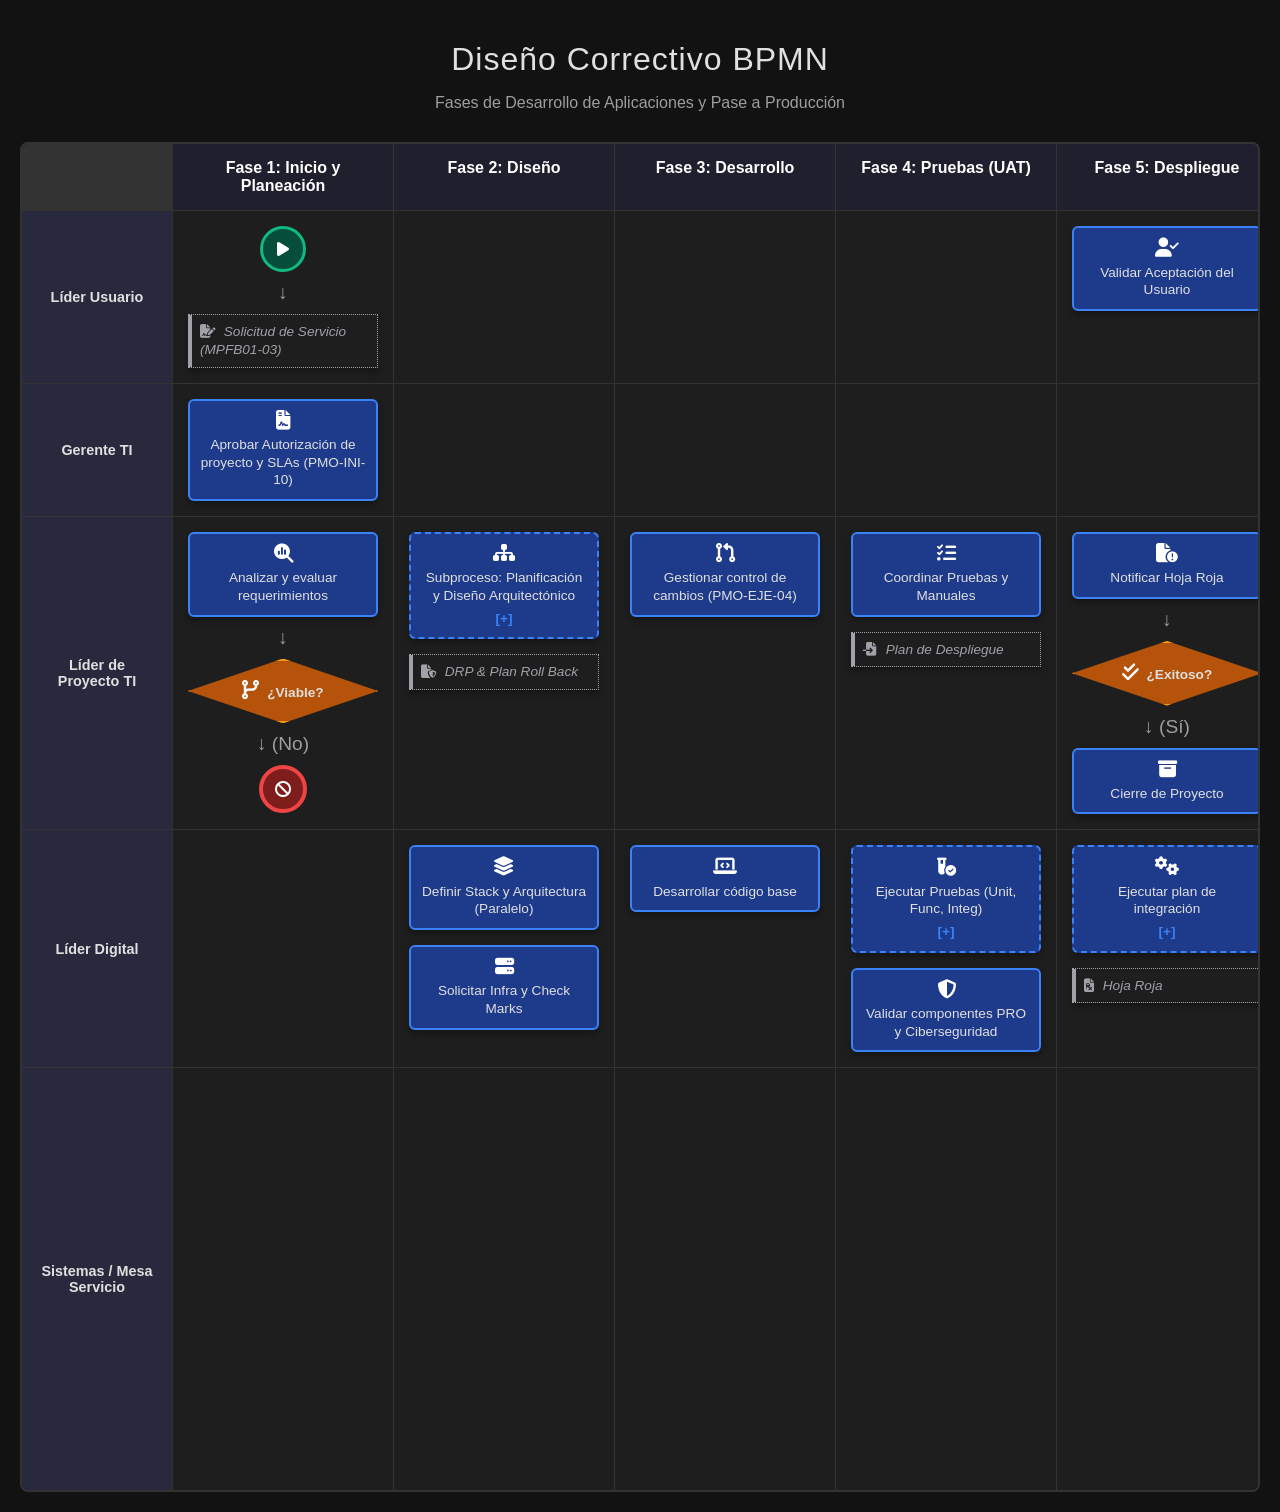
==== BPMNV1.html @ 5886f99a "diagrama" ====
<!DOCTYPE html>
<html lang="es">
<head>
    <meta charset="UTF-8">
    <meta name="viewport" content="width=device-width, initial-scale=1.0">
    <title>BPMN Tipográfico: Desarrollo de Aplicaciones y Pase a Producción</title>
    <!-- Font Awesome agregado exclusivamente para los íconos -->
    <link rel="stylesheet" href="https://cdnjs.cloudflare.com/ajax/libs/font-awesome/6.4.0/css/all.min.css">
    <style>
        :root {
            --bg-page: #121212;
            --text-main: #e0e0e0;
            --text-muted: #9e9e9e;
            --pool-header: #1f1f2e;
            --lane-header: #29293d;
            --cell-bg: #1e1e1e;
            --border-color: #333;
            
            /* BPMN Colors */
            --task-bg: #1e3a8a;
            --task-border: #3b82f6;
            --gateway-bg: #b45309;
            --gateway-border: #f59e0b;
            --event-start-bg: #064e3b;
            --event-start-border: #10b981;
            --event-end-bg: #7f1d1d;
            --event-end-border: #ef4444;
            --artifact-bg: #3f3f46;
            --artifact-border: #a1a1aa;
        }

        body {
            font-family: 'Segoe UI', Roboto, Helvetica, Arial, sans-serif;
            background-color: var(--bg-page);
            color: var(--text-main);
            margin: 0;
            padding: 20px;
            box-sizing: border-box;
        }

        h1 {
            text-align: center;
            font-weight: 300;
            letter-spacing: 1px;
            margin-bottom: 5px;
        }

        p.subtitle {
            text-align: center;
            color: var(--text-muted);
            margin-bottom: 30px;
        }

        /* Contenedor del Pool y Grid */
        .bpmn-pool {
            display: grid;
            grid-template-columns: 150px repeat(6, minmax(220px, 1fr));
            border: 2px solid var(--border-color);
            border-radius: 8px;
            overflow-x: auto;
            background-color: var(--border-color);
            gap: 1px; /* Crea las líneas divisorias */
        }

        /* Encabezados */
        .header-cell {
            background-color: var(--pool-header);
            padding: 15px;
            text-align: center;
            font-weight: bold;
            color: #fff;
            position: sticky;
            top: 0;
            z-index: 2;
        }

        .pool-title {
            background-color: var(--pool-header);
            grid-row: span 6;
            writing-mode: vertical-rl;
            transform: rotate(180deg);
            text-align: center;
            font-size: 1.2rem;
            letter-spacing: 2px;
            padding: 20px;
        }

        .lane-title {
            background-color: var(--lane-header);
            padding: 15px;
            display: flex;
            align-items: center;
            justify-content: center;
            text-align: center;
            font-weight: 600;
            font-size: 0.9rem;
            position: sticky;
            left: 0;
            z-index: 1;
        }

        /* Celdas de procesos */
        .cell {
            background-color: var(--cell-bg);
            padding: 15px;
            display: flex;
            flex-direction: column;
            gap: 15px;
        }

        /* Elementos BPMN */
        .bpmn-element {
            padding: 10px;
            font-size: 0.85rem;
            line-height: 1.3;
            box-shadow: 0 4px 6px rgba(0,0,0,0.3);
            position: relative;
        }

        /* Ajustes mínimos para acomodar los íconos sin romper tu diseño */
        .bpmn-element i.main-icon {
            display: block;
            font-size: 1.2rem;
            margin-bottom: 6px;
            color: #fff;
        }

        .gateway i.main-icon {
            display: inline-block;
            margin-bottom: 0;
            margin-right: 4px;
        }

        .artifact i {
            margin-right: 5px;
        }

        .task {
            background-color: var(--task-bg);
            border: 2px solid var(--task-border);
            border-radius: 6px;
            text-align: center;
        }

        .task-sub {
            background-color: var(--task-bg);
            border: 2px dashed var(--task-border);
            border-radius: 6px;
            text-align: center;
        }
        
        .task-sub::after {
            content: "[+]";
            display: block;
            margin-top: 5px;
            font-weight: bold;
            color: var(--task-border);
        }

        .gateway {
            background-color: var(--gateway-bg);
            border: 2px solid var(--gateway-border);
            text-align: center;
            clip-path: polygon(50% 0%, 100% 50%, 50% 100%, 0% 50%);
            padding: 20px 10px;
            font-weight: bold;
        }

        .event-start {
            background-color: var(--event-start-bg);
            border: 3px solid var(--event-start-border);
            border-radius: 50%;
            width: 40px;
            height: 40px;
            display: flex;
            align-items: center;
            justify-content: center;
            margin: 0 auto;
            font-size: 1rem;
            text-align: center;
            color: #fff;
        }

        .event-end {
            background-color: var(--event-end-bg);
            border: 4px solid var(--event-end-border);
            border-radius: 50%;
            width: 40px;
            height: 40px;
            display: flex;
            align-items: center;
            justify-content: center;
            margin: 0 auto;
            font-size: 1rem;
            text-align: center;
            color: #fff;
        }

        .artifact {
            background-color: transparent;
            border: 1px dotted var(--artifact-border);
            border-left: 4px solid var(--artifact-border);
            padding: 8px;
            color: var(--artifact-border);
            font-style: italic;
        }

        .flow-arrow {
            text-align: center;
            color: var(--text-muted);
            font-size: 1.2rem;
            margin: -5px 0;
        }

        /* Responsive Scroll */
        @media (max-width: 1200px) {
            .bpmn-pool {
                font-size: 0.9rem;
            }
        }
    </style>
</head>
<body>

    <h1>Diseño Correctivo BPMN</h1>
    <p class="subtitle">Fases de Desarrollo de Aplicaciones y Pase a Producción</p>

    <div class="bpmn-pool">
        <!-- Fila de Encabezados de Fases -->
        <div class="header-cell" style="grid-column: 1 / 2; background: transparent;"></div>
        <div class="header-cell">Fase 1: Inicio y Planeación</div>
        <div class="header-cell">Fase 2: Diseño</div>
        <div class="header-cell">Fase 3: Desarrollo</div>
        <div class="header-cell">Fase 4: Pruebas (UAT)</div>
        <div class="header-cell">Fase 5: Despliegue</div>
        <div class="header-cell">Fase 6: Mantenimiento</div>

        <!-- Lane 1: Líder Usuario -->
        <div class="lane-title">Líder Usuario</div>
        <div class="cell">
            <div class="event-start" title="Inicio"><i class="fa-solid fa-play"></i></div>
            <div class="flow-arrow">↓</div>
            <div class="bpmn-element artifact"><i class="fa-solid fa-file-signature"></i> Solicitud de Servicio (MPFB01-03)</div>
        </div>
        <div class="cell"></div>
        <div class="cell"></div>
        <div class="cell"></div>
        <div class="cell">
            <div class="bpmn-element task"><i class="fa-solid fa-user-check main-icon"></i> Validar Aceptación del Usuario</div>
        </div>
        <div class="cell"></div>

        <!-- Lane 2: Gerente TI -->
        <div class="lane-title">Gerente TI</div>
        <div class="cell">
            <div class="bpmn-element task"><i class="fa-solid fa-file-contract main-icon"></i> Aprobar Autorización de proyecto y SLAs (PMO-INI-10)</div>
        </div>
        <div class="cell"></div>
        <div class="cell"></div>
        <div class="cell"></div>
        <div class="cell"></div>
        <div class="cell"></div>

        <!-- Lane 3: Líder de Proyecto TI -->
        <div class="lane-title">Líder de Proyecto TI</div>
        <div class="cell">
            <div class="bpmn-element task"><i class="fa-solid fa-magnifying-glass-chart main-icon"></i> Analizar y evaluar requerimientos</div>
            <div class="flow-arrow">↓</div>
            <div class="bpmn-element gateway"><i class="fa-solid fa-code-branch main-icon"></i> ¿Viable?</div>
            <div class="flow-arrow">↓ (No)</div>
            <div class="event-end" title="Fin"><i class="fa-solid fa-ban"></i></div>
        </div>
        <div class="cell">
            <div class="bpmn-element task-sub"><i class="fa-solid fa-sitemap main-icon"></i> Subproceso: Planificación y Diseño Arquitectónico</div>
            <div class="bpmn-element artifact"><i class="fa-solid fa-file-shield"></i> DRP & Plan Roll Back</div>
        </div>
        <div class="cell">
            <div class="bpmn-element task"><i class="fa-solid fa-code-pull-request main-icon"></i> Gestionar control de cambios (PMO-EJE-04)</div>
        </div>
        <div class="cell">
            <div class="bpmn-element task"><i class="fa-solid fa-list-check main-icon"></i> Coordinar Pruebas y Manuales</div>
            <div class="bpmn-element artifact"><i class="fa-solid fa-file-import"></i> Plan de Despliegue</div>
        </div>
        <div class="cell">
            <div class="bpmn-element task"><i class="fa-solid fa-file-circle-exclamation main-icon"></i> Notificar Hoja Roja</div>
            <div class="flow-arrow">↓</div>
            <div class="bpmn-element gateway"><i class="fa-solid fa-check-double main-icon"></i> ¿Exitoso?</div>
            <div class="flow-arrow">↓ (Sí)</div>
            <div class="bpmn-element task"><i class="fa-solid fa-box-archive main-icon"></i> Cierre de Proyecto</div>
        </div>
        <div class="cell"></div>

        <!-- Lane 4: Líder Digital -->
        <div class="lane-title">Líder Digital</div>
        <div class="cell"></div>
        <div class="cell">
            <div class="bpmn-element task"><i class="fa-solid fa-layer-group main-icon"></i> Definir Stack y Arquitectura (Paralelo)</div>
            <div class="bpmn-element task"><i class="fa-solid fa-server main-icon"></i> Solicitar Infra y Check Marks</div>
        </div>
        <div class="cell">
            <div class="bpmn-element task"><i class="fa-solid fa-laptop-code main-icon"></i> Desarrollar código base</div>
        </div>
        <div class="cell">
            <div class="bpmn-element task-sub"><i class="fa-solid fa-vial-circle-check main-icon"></i> Ejecutar Pruebas (Unit, Func, Integ)</div>
            <div class="bpmn-element task"><i class="fa-solid fa-shield-halved main-icon"></i> Validar componentes PRO y Ciberseguridad</div>
        </div>
        <div class="cell">
            <div class="bpmn-element task-sub"><i class="fa-solid fa-gears main-icon"></i> Ejecutar plan de integración</div>
            <div class="bpmn-element artifact"><i class="fa-solid fa-file-prescription"></i> Hoja Roja</div>
        </div>
        <div class="cell"></div>

        <!-- Lane 5: Gerente Sistemas / Mesa de Servicio -->
        <div class="lane-title">Sistemas / Mesa Servicio</div>
        <div class="cell"></div>
        <div class="cell"></div>
        <div class="cell"></div>
        <div class="cell"></div>
        <div class="cell"></div>
        <div class="cell">
            <div class="bpmn-element task"><i class="fa-solid fa-screwdriver-wrench main-icon"></i> Mantenimiento programado y revisiones</div>
            <div class="flow-arrow">↓</div>
            <div class="bpmn-element task"><i class="fa-solid fa-headset main-icon"></i> Soporte atención a fallas</div>
            <div class="flow-arrow">↓</div>
            <div class="bpmn-element task" style="border-style: dashed;"><i class="fa-solid fa-truck-medical main-icon"></i> Condicional: Ejecutar DRP</div>
            <div class="flow-arrow">↓</div>
            <div class="event-end" title="Fin Ciclo"><i class="fa-solid fa-power-off"></i></div>
        </div>
    </div>

</body>
</html>
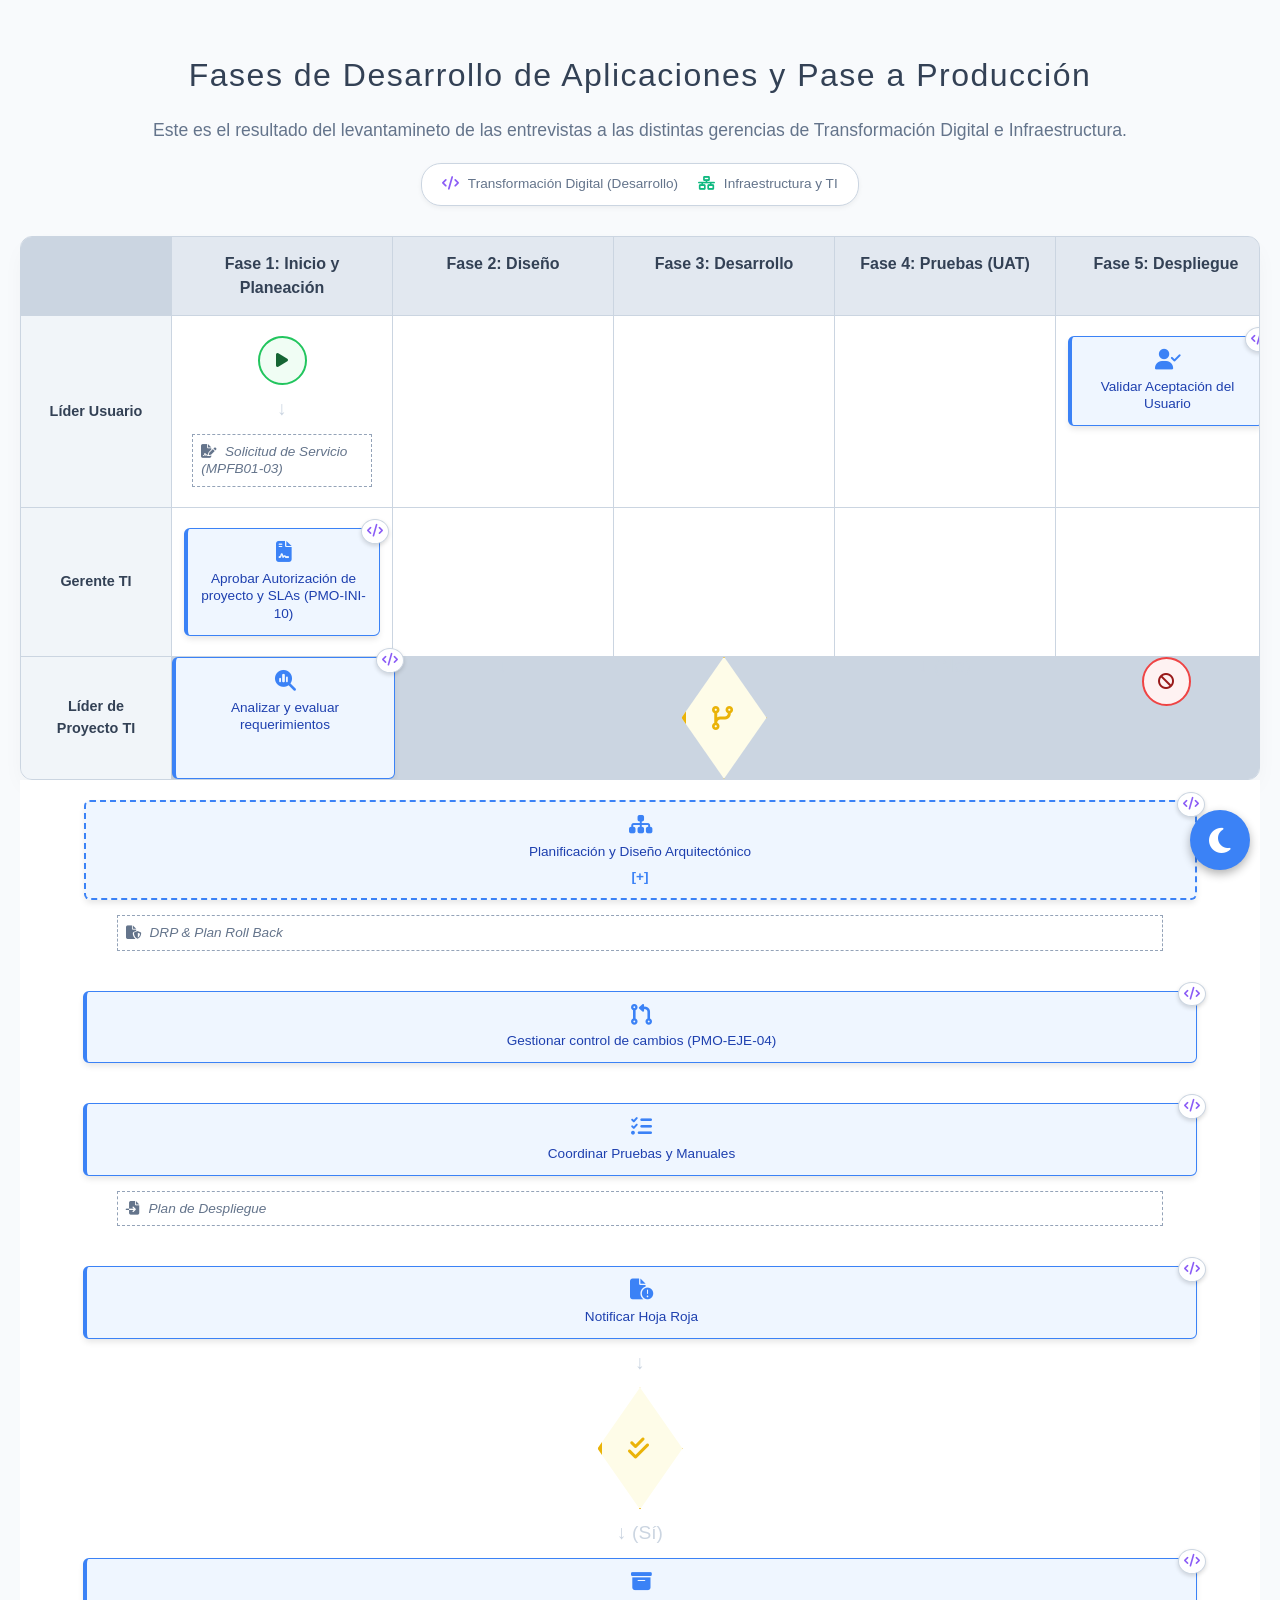
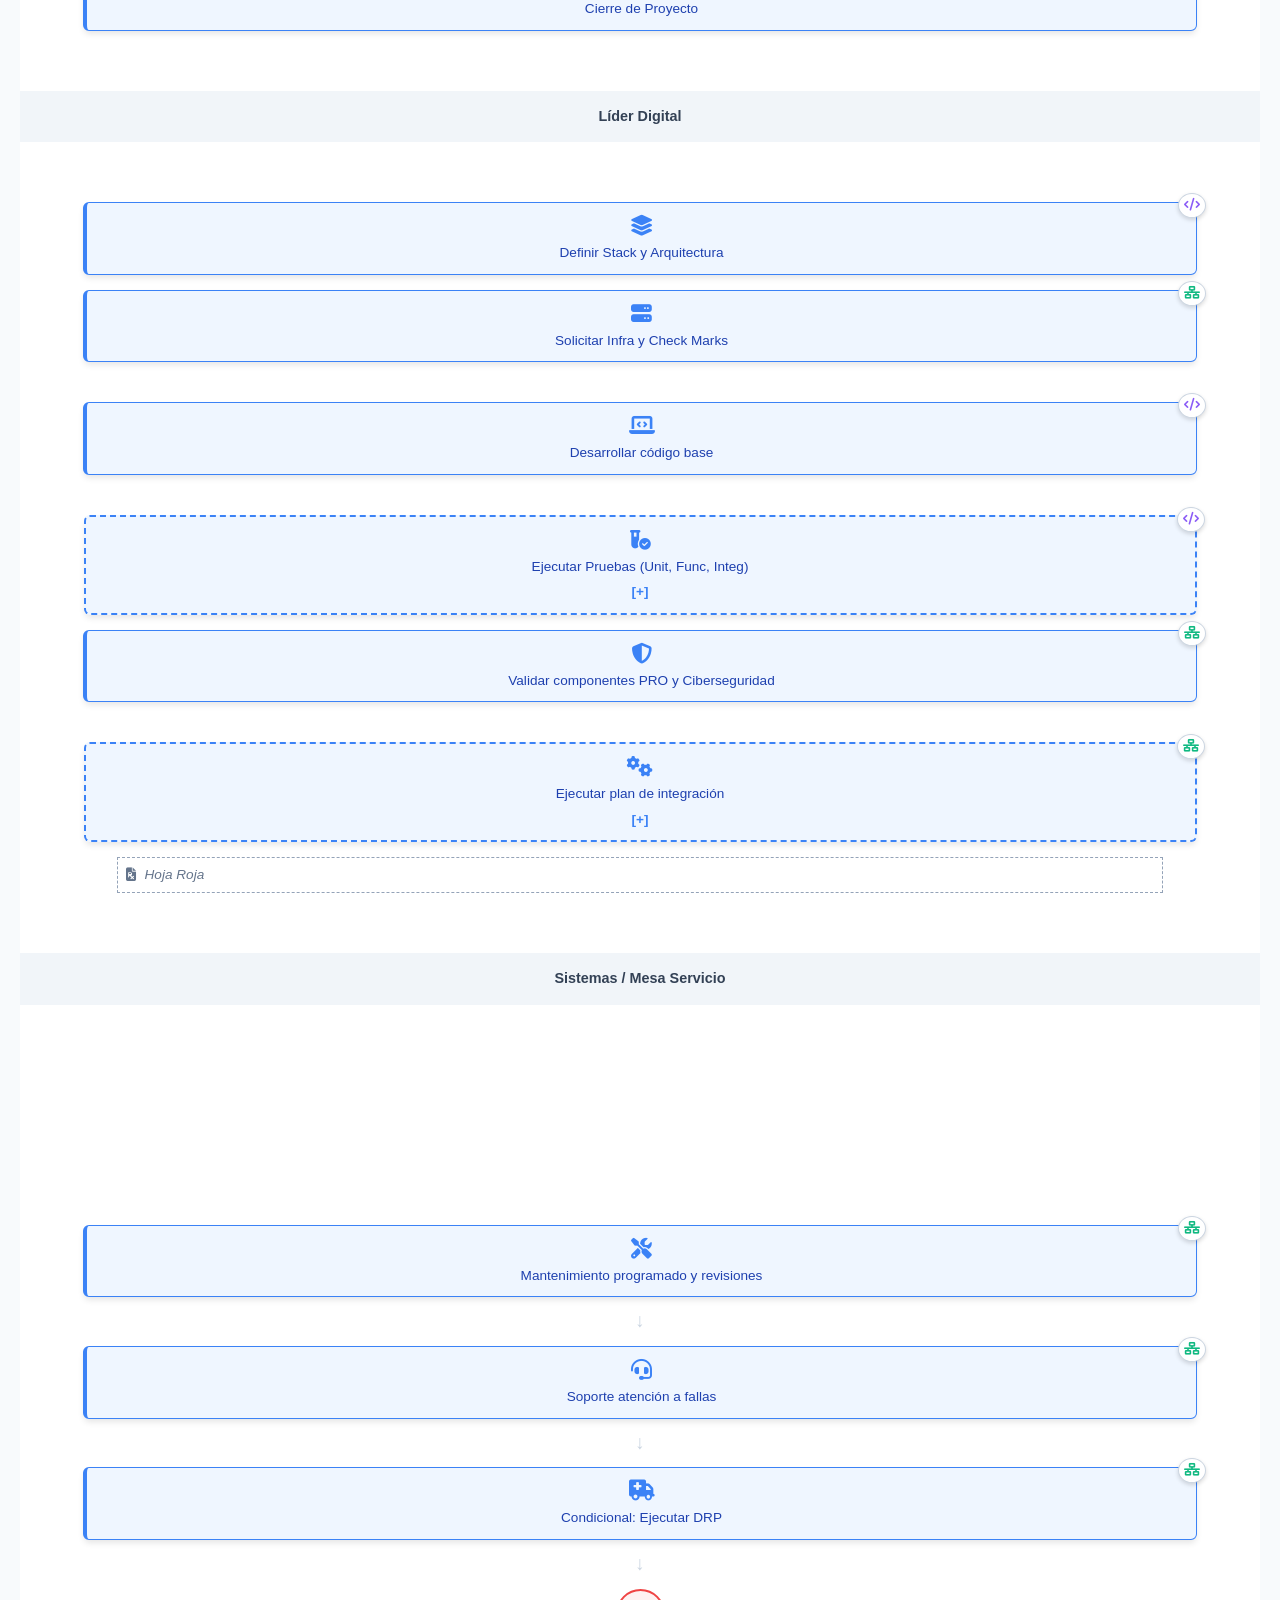
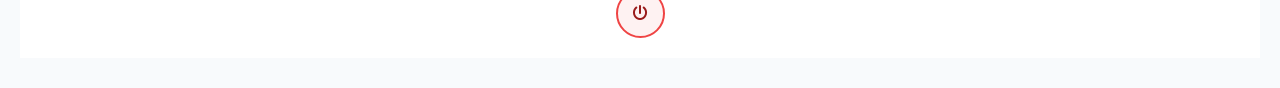
==== commit f7189e62: "V2 con switches y direcciones" ====
--- a/BPMNV1.html
+++ b/BPMNV1.html
@@ -1,77 +1,168 @@
 <!DOCTYPE html>
-<html lang="es">
+<html lang="es" data-theme="light">
 <head>
     <meta charset="UTF-8">
     <meta name="viewport" content="width=device-width, initial-scale=1.0">
-    <title>BPMN Tipográfico: Desarrollo de Aplicaciones y Pase a Producción</title>
-    <!-- Font Awesome agregado exclusivamente para los íconos -->
+    <title>BPMN: Desarrollo de Aplicaciones y Pase a Producción</title>
     <link rel="stylesheet" href="https://cdnjs.cloudflare.com/ajax/libs/font-awesome/6.4.0/css/all.min.css">
     <style>
+        /* --- VARIABLES DE TEMA CLARO (Por defecto) --- */
         :root {
+            --bg-page: #f8fafc;
+            --text-main: #334155;
+            --text-muted: #64748b;
+            --pool-header: #e2e8f0;
+            --lane-header: #f1f5f9;
+            --cell-bg: #ffffff;
+            --border-color: #cbd5e1;
+            
+            --task-bg: #eff6ff;
+            --task-border: #3b82f6;
+            --task-text: #1e40af;
+            
+            --gateway-bg: #fefce8;
+            --gateway-border: #eab308;
+            --gateway-text: #854d0e;
+            
+            --event-start-bg: #f0fdf4;
+            --event-start-border: #22c55e;
+            --event-start-text: #166534;
+            
+            --event-end-bg: #fef2f2;
+            --event-end-border: #ef4444;
+            --event-end-text: #991b1b;
+            
+            --artifact-bg: transparent;
+            --artifact-border: #94a3b8;
+
+            --modal-overlay: rgba(15, 23, 42, 0.6);
+        }
+
+        /* --- VARIABLES DE TEMA OSCURO --- */
+        [data-theme="dark"] {
             --bg-page: #121212;
             --text-main: #e0e0e0;
             --text-muted: #9e9e9e;
             --pool-header: #1f1f2e;
             --lane-header: #29293d;
             --cell-bg: #1e1e1e;
-            --border-color: #333;
-            
-            /* BPMN Colors */
+            --border-color: #333333;
+            
             --task-bg: #1e3a8a;
             --task-border: #3b82f6;
+            --task-text: #ffffff;
+            
             --gateway-bg: #b45309;
             --gateway-border: #f59e0b;
+            --gateway-text: #ffffff;
+            
             --event-start-bg: #064e3b;
             --event-start-border: #10b981;
+            --event-start-text: #ffffff;
+            
             --event-end-bg: #7f1d1d;
             --event-end-border: #ef4444;
-            --artifact-bg: #3f3f46;
+            --event-end-text: #ffffff;
+            
+            --artifact-bg: transparent;
             --artifact-border: #a1a1aa;
+
+            --modal-overlay: rgba(0, 0, 0, 0.8);
         }
 
         body {
-            font-family: 'Segoe UI', Roboto, Helvetica, Arial, sans-serif;
+            font-family: 'Segoe UI', -apple-system, BlinkMacSystemFont, Roboto, Helvetica, Arial, sans-serif;
             background-color: var(--bg-page);
             color: var(--text-main);
             margin: 0;
-            padding: 20px;
+            padding: 30px 20px;
             box-sizing: border-box;
+            line-height: 1.5;
+            transition: background-color 0.3s, color 0.3s;
         }
 
         h1 {
             text-align: center;
             font-weight: 300;
-            letter-spacing: 1px;
+            letter-spacing: 1.5px;
             margin-bottom: 5px;
         }
 
         p.subtitle {
             text-align: center;
             color: var(--text-muted);
+            margin-bottom: 20px;
+            font-size: 1.1rem;
+        }
+
+        /* --- BOTÓN FLOTANTE (DARK/LIGHT MODE) --- */
+        .theme-btn {
+            position: fixed;
+            bottom: 30px;
+            right: 30px;
+            width: 60px;
+            height: 60px;
+            border-radius: 50%;
+            background-color: var(--task-border);
+            color: white;
+            border: none;
+            cursor: pointer;
+            font-size: 1.8rem;
+            display: flex;
+            align-items: center;
+            justify-content: center;
+            z-index: 999;
+            transition: transform 0.2s, filter 0.2s, background-color 0.3s;
+            box-shadow: 0 4px 10px rgba(0,0,0,0.3);
+        }
+
+        .theme-btn:hover {
+            transform: scale(1.1);
+            filter: brightness(1.1);
+        }
+
+        /* Leyenda */
+        .controls-container {
+            text-align: center;
             margin-bottom: 30px;
         }
 
-        /* Contenedor del Pool y Grid */
+        .legend {
+            font-size: 0.85rem;
+            color: var(--text-muted);
+            display: flex;
+            justify-content: center;
+            gap: 20px;
+            background-color: var(--cell-bg);
+            padding: 10px 20px;
+            border-radius: 20px;
+            display: inline-flex;
+            border: 1px solid var(--border-color);
+            box-shadow: 0 2px 5px rgba(0,0,0,0.05);
+        }
+        .legend i { margin-right: 5px; }
+
+        /* --- CONTENEDOR DEL DIAGRAMA --- */
         .bpmn-pool {
             display: grid;
             grid-template-columns: 150px repeat(6, minmax(220px, 1fr));
-            border: 2px solid var(--border-color);
-            border-radius: 8px;
+            border: 1px solid var(--border-color);
+            border-radius: 12px;
             overflow-x: auto;
             background-color: var(--border-color);
-            gap: 1px; /* Crea las líneas divisorias */
-        }
-
-        /* Encabezados */
+            gap: 1px;
+            box-shadow: 0 10px 25px -5px rgba(0, 0, 0, 0.05);
+        }
+
         .header-cell {
             background-color: var(--pool-header);
             padding: 15px;
             text-align: center;
-            font-weight: bold;
-            color: #fff;
+            font-weight: 600;
+            color: var(--text-main);
             position: sticky;
             top: 0;
-            z-index: 2;
+            z-index: 3;
         }
 
         .pool-title {
@@ -80,9 +171,11 @@
             writing-mode: vertical-rl;
             transform: rotate(180deg);
             text-align: center;
-            font-size: 1.2rem;
-            letter-spacing: 2px;
+            font-size: 1.1rem;
+            letter-spacing: 3px;
             padding: 20px;
+            color: var(--text-main);
+            font-weight: bold;
         }
 
         .lane-title {
@@ -94,136 +187,251 @@
             text-align: center;
             font-weight: 600;
             font-size: 0.9rem;
+            color: var(--text-main);
             position: sticky;
             left: 0;
-            z-index: 1;
-        }
-
-        /* Celdas de procesos */
+            z-index: 2;
+        }
+
         .cell {
             background-color: var(--cell-bg);
-            padding: 15px;
+            padding: 20px 15px;
             display: flex;
             flex-direction: column;
             gap: 15px;
-        }
-
-        /* Elementos BPMN */
+            align-items: center;
+            position: relative;
+        }
+
+        /* --- ELEMENTOS BPMN --- */
         .bpmn-element {
-            padding: 10px;
+            padding: 12px 10px;
             font-size: 0.85rem;
             line-height: 1.3;
-            box-shadow: 0 4px 6px rgba(0,0,0,0.3);
+            box-shadow: 0 4px 6px -1px rgba(0, 0, 0, 0.1);
             position: relative;
-        }
-
-        /* Ajustes mínimos para acomodar los íconos sin romper tu diseño */
+            transition: all 0.2s ease-in-out;
+            width: 90%;
+        }
+
+        .clickable:hover {
+            transform: translateY(-3px);
+            box-shadow: 0 10px 15px -3px rgba(0, 0, 0, 0.15);
+            cursor: pointer;
+            filter: brightness(0.95);
+        }
+
         .bpmn-element i.main-icon {
             display: block;
-            font-size: 1.2rem;
-            margin-bottom: 6px;
-            color: #fff;
+            font-size: 1.3rem;
+            margin-bottom: 8px;
         }
 
         .gateway i.main-icon {
             display: inline-block;
             margin-bottom: 0;
-            margin-right: 4px;
-        }
-
-        .artifact i {
-            margin-right: 5px;
+            margin-right: 6px;
         }
 
         .task {
             background-color: var(--task-bg);
-            border: 2px solid var(--task-border);
+            border: 1px solid var(--task-border);
+            border-left: 4px solid var(--task-border);
             border-radius: 6px;
             text-align: center;
-        }
+            color: var(--task-text);
+            font-weight: 500;
+        }
+        .task i.main-icon { color: var(--task-border); }
 
         .task-sub {
             background-color: var(--task-bg);
             border: 2px dashed var(--task-border);
             border-radius: 6px;
             text-align: center;
-        }
-        
+            color: var(--task-text);
+            font-weight: 500;
+        }
+        .task-sub i.main-icon { color: var(--task-border); }
         .task-sub::after {
             content: "[+]";
             display: block;
-            margin-top: 5px;
+            margin-top: 8px;
             font-weight: bold;
             color: var(--task-border);
         }
 
         .gateway {
             background-color: var(--gateway-bg);
-            border: 2px solid var(--gateway-border);
+            border: 1px solid var(--gateway-border);
+            border-left: 4px solid var(--gateway-border);
             text-align: center;
             clip-path: polygon(50% 0%, 100% 50%, 50% 100%, 0% 50%);
-            padding: 20px 10px;
+            padding: 25px 5px;
             font-weight: bold;
-        }
-
-        .event-start {
-            background-color: var(--event-start-bg);
-            border: 3px solid var(--event-start-border);
-            border-radius: 50%;
-            width: 40px;
-            height: 40px;
+            color: var(--gateway-text);
+            width: 70px;
+            height: 70px;
             display: flex;
             align-items: center;
             justify-content: center;
             margin: 0 auto;
-            font-size: 1rem;
-            text-align: center;
-            color: #fff;
-        }
-
-        .event-end {
-            background-color: var(--event-end-bg);
-            border: 4px solid var(--event-end-border);
+        }
+        .gateway i.main-icon { color: var(--gateway-border); font-size: 1.5rem; }
+
+        .event-start {
+            background-color: var(--event-start-bg);
+            border: 2px solid var(--event-start-border);
             border-radius: 50%;
-            width: 40px;
-            height: 40px;
+            width: 45px;
+            height: 45px;
             display: flex;
             align-items: center;
             justify-content: center;
             margin: 0 auto;
-            font-size: 1rem;
-            text-align: center;
-            color: #fff;
+            color: var(--event-start-text);
+        }
+
+        .event-end {
+            background-color: var(--event-end-bg);
+            border: 2px solid var(--event-end-border);
+            border-radius: 50%;
+            width: 45px;
+            height: 45px;
+            display: flex;
+            align-items: center;
+            justify-content: center;
+            margin: 0 auto;
+            color: var(--event-end-text);
         }
 
         .artifact {
             background-color: transparent;
-            border: 1px dotted var(--artifact-border);
-            border-left: 4px solid var(--artifact-border);
+            border: 1px dashed var(--artifact-border);
             padding: 8px;
-            color: var(--artifact-border);
+            color: var(--text-muted);
             font-style: italic;
-        }
+            box-shadow: none;
+            width: 85%;
+        }
+        .artifact i { margin-right: 5px; color: var(--text-muted); }
 
         .flow-arrow {
             text-align: center;
-            color: var(--text-muted);
+            color: var(--border-color);
             font-size: 1.2rem;
             margin: -5px 0;
         }
 
-        /* Responsive Scroll */
+        /* --- ÍCONOS DE DIRECCIÓN --- */
+        .dir-icon {
+            position: absolute;
+            top: -10px;
+            right: -10px;
+            background-color: var(--cell-bg);
+            border: 1px solid var(--border-color);
+            border-radius: 50%;
+            padding: 5px;
+            font-size: 0.8rem;
+            box-shadow: 0 2px 4px rgba(0,0,0,0.15);
+            z-index: 5;
+        }
+        .dir-icon.dtd {
+            color: #8b5cf6; 
+        }
+        .dir-icon.di {
+            color: #10b981; 
+        }
+
+
+        /* --- ESTILOS DE LA VENTANA MODAL --- */
+        .modal-overlay {
+            display: none;
+            position: fixed;
+            top: 0; left: 0; width: 100%; height: 100%;
+            background-color: var(--modal-overlay);
+            backdrop-filter: blur(3px);
+            z-index: 1000;
+            justify-content: center;
+            align-items: center;
+            opacity: 0;
+            transition: opacity 0.3s ease;
+        }
+
+        .modal-overlay.active {
+            display: flex;
+            opacity: 1;
+        }
+
+        .modal-content {
+            background-color: var(--cell-bg);
+            border: 1px solid var(--border-color);
+            border-radius: 12px;
+            padding: 30px;
+            width: 90%;
+            max-width: 500px;
+            box-shadow: 0 25px 50px -12px rgba(0, 0, 0, 0.5);
+            position: relative;
+            transform: translateY(-20px);
+            transition: transform 0.3s ease;
+        }
+
+        .modal-overlay.active .modal-content {
+            transform: translateY(0);
+        }
+
+        .modal-close {
+            position: absolute;
+            top: 15px;
+            right: 20px;
+            font-size: 1.5rem;
+            color: var(--text-muted);
+            cursor: pointer;
+            border: none;
+            background: none;
+            transition: color 0.2s;
+        }
+
+        .modal-close:hover {
+            color: var(--event-end-border);
+        }
+
+        .modal-title {
+            font-size: 1.25rem;
+            font-weight: 600;
+            color: var(--text-main);
+            margin-top: 0;
+            margin-bottom: 15px;
+            border-bottom: 2px solid var(--border-color);
+            padding-bottom: 10px;
+        }
+
+        .modal-body {
+            font-size: 0.95rem;
+            color: var(--text-muted);
+            line-height: 1.6;
+        }
+
         @media (max-width: 1200px) {
-            .bpmn-pool {
-                font-size: 0.9rem;
-            }
+            .bpmn-pool { font-size: 0.9rem; }
         }
     </style>
 </head>
 <body>
 
-    <h1>Diseño Correctivo BPMN</h1>
-    <p class="subtitle">Fases de Desarrollo de Aplicaciones y Pase a Producción</p>
+    <!-- BOTÓN FLOTANTE (FAB) PARA TEMA -->
+    <button id="themeToggle" class="theme-btn" title="Cambiar Tema"><i class="fa-solid fa-moon"></i></button>
+
+    <h1>Fases de Desarrollo de Aplicaciones y Pase a Producción</h1>
+    <p class="subtitle">Este es el resultado del levantamineto de las entrevistas a las distintas gerencias de Transformación Digital e Infraestructura. </p>
+
+    <!-- Controles agregados: Leyenda -->
+    <div class="controls-container">
+        <div class="legend">
+            <span><i class="fa-solid fa-code" style="color:#8b5cf6;"></i> Transformación Digital (Desarrollo)</span>
+            <span><i class="fa-solid fa-network-wired" style="color:#10b981;"></i> Infraestructura y TI</span>
+        </div>
+    </div>
 
     <div class="bpmn-pool">
         <!-- Fila de Encabezados de Fases -->
@@ -238,7 +446,7 @@
         <!-- Lane 1: Líder Usuario -->
         <div class="lane-title">Líder Usuario</div>
         <div class="cell">
-            <div class="event-start" title="Inicio"><i class="fa-solid fa-play"></i></div>
+            <div class="event-start clickable" data-title="Inicio de Proceso" data-desc="Solicitud de servicio iniciada por el Líder Usuario. En este paso se genera el documento de entrada inicial: Solicitud de servicios de IT (MPFB01-03)."><i class="fa-solid fa-play"></i></div>
             <div class="flow-arrow">↓</div>
             <div class="bpmn-element artifact"><i class="fa-solid fa-file-signature"></i> Solicitud de Servicio (MPFB01-03)</div>
         </div>
@@ -246,14 +454,20 @@
         <div class="cell"></div>
         <div class="cell"></div>
         <div class="cell">
-            <div class="bpmn-element task"><i class="fa-solid fa-user-check main-icon"></i> Validar Aceptación del Usuario</div>
+            <div class="bpmn-element task clickable" data-title="Validar Aceptación del Usuario" data-desc="El Líder Usuario realiza la aceptación formal del sistema tras finalizar el periodo de uso de 2 semanas durante la fase de despliegue a productivo">
+                <i class="fa-solid fa-code dir-icon dtd" title="Transformación Digital"></i>
+                <i class="fa-solid fa-user-check main-icon"></i> Validar Aceptación del Usuario
+            </div>
         </div>
         <div class="cell"></div>
 
         <!-- Lane 2: Gerente TI -->
         <div class="lane-title">Gerente TI</div>
         <div class="cell">
-            <div class="bpmn-element task"><i class="fa-solid fa-file-contract main-icon"></i> Aprobar Autorización de proyecto y SLAs (PMO-INI-10)</div>
+            <div class="bpmn-element task clickable" data-title="Aprobar Autorización de proyecto y SLAs" data-desc="El Gerente aprueba formalmente la Elaboración de Autorización de Proyecto, documento que incluye la definición de los SLA's e involucra el formato PMO-INI-10">
+                <i class="fa-solid fa-code dir-icon dtd" title="Transformación Digital"></i>
+                <i class="fa-solid fa-file-contract main-icon"></i> Aprobar Autorización de proyecto y SLAs (PMO-INI-10)
+            </div>
         </div>
         <div class="cell"></div>
         <div class="cell"></div>
@@ -262,31 +476,49 @@
         <div class="cell"></div>
 
         <!-- Lane 3: Líder de Proyecto TI -->
-        <div class="lane-title">Líder de Proyecto TI</div>
-        <div class="cell">
-            <div class="bpmn-element task"><i class="fa-solid fa-magnifying-glass-chart main-icon"></i> Analizar y evaluar requerimientos</div>
+        <div class="lane-title">Líder de Proyecto TI</div
+        <div class="cell">
+            <div class="bpmn-element task clickable" data-title="Analizar y evaluar requerimientos" data-desc="Fase de ANTEPROYECTO. El Líder de Proyecto TI, en conjunto con el Líder Usuario, realiza el análisis y evaluación de los requerimientos iniciales.">
+                <i class="fa-solid fa-code dir-icon dtd" title="Transformación Digital"></i>
+                <i class="fa-solid fa-magnifying-glass-chart main-icon"></i> Analizar y evaluar requerimientos
+            </div>
             <div class="flow-arrow">↓</div>
-            <div class="bpmn-element gateway"><i class="fa-solid fa-code-branch main-icon"></i> ¿Viable?</div>
+            <div class="bpmn-element gateway clickable" data-title="¿Es Viable?" data-desc="Compuerta de decisión. Si el proyecto NO es viable, se envía notificación de rechazo al área usuaria y finaliza el proceso. Si SÍ es viable, avanza."><i class="fa-solid fa-code-branch main-icon"></i></div>
             <div class="flow-arrow">↓ (No)</div>
-            <div class="event-end" title="Fin"><i class="fa-solid fa-ban"></i></div>
-        </div>
-        <div class="cell">
-            <div class="bpmn-element task-sub"><i class="fa-solid fa-sitemap main-icon"></i> Subproceso: Planificación y Diseño Arquitectónico</div>
+            <div class="event-end clickable" data-title="Fin del Proceso (Rechazo)" data-desc="El proyecto ha sido evaluado como no viable y se notifica el rechazo al área usuaria."><i class="fa-solid fa-ban"></i></div>
+        </div>
+        <div class="cell">
+            <div class="bpmn-element task-sub clickable" data-title="Subproceso: Planificación y Diseño Arquitectónico" data-desc="Esta etapa comprende: Definición de requerimientos, stack tecnológico, arquitectura, plan de trabajo, control de cambios y Hoja Roja. También incluye solicitar infraestructura (servidores DEV, BD), elaborar planes de contingencia y ejecutar Check Marks de Ciberseguridad.">
+                <i class="fa-solid fa-code dir-icon dtd" title="Transformación Digital"></i>
+                <i class="fa-solid fa-sitemap main-icon"></i> Planificación y Diseño Arquitectónico
+            </div>
             <div class="bpmn-element artifact"><i class="fa-solid fa-file-shield"></i> DRP & Plan Roll Back</div>
         </div>
         <div class="cell">
-            <div class="bpmn-element task"><i class="fa-solid fa-code-pull-request main-icon"></i> Gestionar control de cambios (PMO-EJE-04)</div>
-        </div>
-        <div class="cell">
-            <div class="bpmn-element task"><i class="fa-solid fa-list-check main-icon"></i> Coordinar Pruebas y Manuales</div>
+            <div class="bpmn-element task clickable" data-title="Gestionar control de cambios" data-desc="Fase de CODIFICACIÓN. Desarrollo de código y gestión de cambios bajo la normativa PMO-EJE-04.">
+                <i class="fa-solid fa-code dir-icon dtd" title="Transformación Digital"></i>
+                <i class="fa-solid fa-code-pull-request main-icon"></i> Gestionar control de cambios (PMO-EJE-04)
+            </div>
+        </div>
+        <div class="cell">
+            <div class="bpmn-element task clickable" data-title="Coordinar Pruebas y Manuales" data-desc="Se ejecutan pruebas UAT. Se elaboran requerimientos paso a productivo: Plan Roll Back, Plan de Instalación/despliegue, DRP (si aplica), elaboración de Manual Técnico y aplicativo de atención a fallas.">
+                <i class="fa-solid fa-code dir-icon dtd" title="Transformación Digital"></i>
+                <i class="fa-solid fa-list-check main-icon"></i> Coordinar Pruebas y Manuales
+            </div>
             <div class="bpmn-element artifact"><i class="fa-solid fa-file-import"></i> Plan de Despliegue</div>
         </div>
         <div class="cell">
-            <div class="bpmn-element task"><i class="fa-solid fa-file-circle-exclamation main-icon"></i> Notificar Hoja Roja</div>
+            <div class="bpmn-element task clickable" data-title="Notificar Hoja Roja" data-desc="Elaborar control de cambios y notificar el Formato Hoja de atención a Fallas (Hoja Roja).">
+                <i class="fa-solid fa-code dir-icon dtd" title="Transformación Digital"></i>
+                <i class="fa-solid fa-file-circle-exclamation main-icon"></i> Notificar Hoja Roja
+            </div>
             <div class="flow-arrow">↓</div>
-            <div class="bpmn-element gateway"><i class="fa-solid fa-check-double main-icon"></i> ¿Exitoso?</div>
+            <div class="bpmn-element gateway clickable" data-title="¿Despliegue Exitoso?" data-desc="Verificación post-instalación para determinar si el paso a productivo y la integración fueron exitosos. Si falla, se ejecuta el Roll Back."><i class="fa-solid fa-check-double main-icon"></i></div>
             <div class="flow-arrow">↓ (Sí)</div>
-            <div class="bpmn-element task"><i class="fa-solid fa-box-archive main-icon"></i> Cierre de Proyecto</div>
+            <div class="bpmn-element task clickable" data-title="Cierre de Proyecto" data-desc="Fase de estabilización y cierre. Involucra un periodo de uso de 2 semanas, validación de KPI's operacionales y cierre formal.">
+                <i class="fa-solid fa-code dir-icon dtd" title="Transformación Digital"></i>
+                <i class="fa-solid fa-box-archive main-icon"></i> Cierre de Proyecto
+            </div>
         </div>
         <div class="cell"></div>
 
@@ -294,18 +526,36 @@
         <div class="lane-title">Líder Digital</div>
         <div class="cell"></div>
         <div class="cell">
-            <div class="bpmn-element task"><i class="fa-solid fa-layer-group main-icon"></i> Definir Stack y Arquitectura (Paralelo)</div>
-            <div class="bpmn-element task"><i class="fa-solid fa-server main-icon"></i> Solicitar Infra y Check Marks</div>
-        </div>
-        <div class="cell">
-            <div class="bpmn-element task"><i class="fa-solid fa-laptop-code main-icon"></i> Desarrollar código base</div>
-        </div>
-        <div class="cell">
-            <div class="bpmn-element task-sub"><i class="fa-solid fa-vial-circle-check main-icon"></i> Ejecutar Pruebas (Unit, Func, Integ)</div>
-            <div class="bpmn-element task"><i class="fa-solid fa-shield-halved main-icon"></i> Validar componentes PRO y Ciberseguridad</div>
-        </div>
-        <div class="cell">
-            <div class="bpmn-element task-sub"><i class="fa-solid fa-gears main-icon"></i> Ejecutar plan de integración</div>
+            <div class="bpmn-element task clickable" data-title="Definir Stack y Arquitectura" data-desc="Corresponsabilidad en la Fase de Diseño: Definición y aprobación de la Arquitectura y definición de infraestructura completa para el desarrollo de la aplicación.">
+                <i class="fa-solid fa-code dir-icon dtd" title="Transformación Digital"></i>
+                <i class="fa-solid fa-layer-group main-icon"></i> Definir Stack y Arquitectura
+            </div>
+            <div class="bpmn-element task clickable" data-title="Solicitar Infra y Check Marks" data-desc="Solicitud de Bases de Datos en todos los ambientes, servidores DEV, requerimientos de redes, asignación de IPs asociadas a Hostnames. Responsabilidad de proveer recae en Infraestructura.">
+                <i class="fa-solid fa-network-wired dir-icon di" title="Infraestructura y TI"></i>
+                <i class="fa-solid fa-server main-icon"></i> Solicitar Infra y Check Marks
+            </div>
+        </div>
+        <div class="cell">
+            <div class="bpmn-element task clickable" data-title="Desarrollar código base" data-desc="Codificación pura y dura. Desarrollo de código base de la solución bajo lineamientos establecidos en la fase de arquitectura.">
+                <i class="fa-solid fa-code dir-icon dtd" title="Transformación Digital"></i>
+                <i class="fa-solid fa-laptop-code main-icon"></i> Desarrollar código base
+            </div>
+        </div>
+        <div class="cell">
+            <div class="bpmn-element task-sub clickable" data-title="Ejecutar Pruebas (UAT)" data-desc="Realizar pruebas UAT: Unitarias, Funcionales e Integrales. Se apoyan en una Matriz de Pruebas de proyecto y una Matriz de escalación.">
+                <i class="fa-solid fa-code dir-icon dtd" title="Transformación Digital"></i>
+                <i class="fa-solid fa-vial-circle-check main-icon"></i> Ejecutar Pruebas (Unit, Func, Integ)
+            </div>
+            <div class="bpmn-element task clickable" data-title="Validar componentes PRO" data-desc="Validación y confirmación de todos los componentes de infraestructura en el entorno Productivo (PRO) y verificación de los Check Marks de ciberseguridad finales. Competencia de Infra.">
+                <i class="fa-solid fa-network-wired dir-icon di" title="Infraestructura y TI"></i>
+                <i class="fa-solid fa-shield-halved main-icon"></i> Validar componentes PRO y Ciberseguridad
+            </div>
+        </div>
+        <div class="cell">
+            <div class="bpmn-element task-sub clickable" data-title="Ejecutar plan de integración" data-desc="Paso a Productivo: Ejecutar el plan de integración, instalación física en servidores y despliegue del aplicativo apoyado por TI/Infraestructura.">
+                <i class="fa-solid fa-network-wired dir-icon di" title="Infraestructura y TI"></i>
+                <i class="fa-solid fa-gears main-icon"></i> Ejecutar plan de integración
+            </div>
             <div class="bpmn-element artifact"><i class="fa-solid fa-file-prescription"></i> Hoja Roja</div>
         </div>
         <div class="cell"></div>
@@ -318,15 +568,83 @@
         <div class="cell"></div>
         <div class="cell"></div>
         <div class="cell">
-            <div class="bpmn-element task"><i class="fa-solid fa-screwdriver-wrench main-icon"></i> Mantenimiento programado y revisiones</div>
+            <div class="bpmn-element task clickable" data-title="Mantenimiento programado y revisiones" data-desc="Fase de Mantenimiento operada por el área de Sistemas. Asegura el uso y la mejora del producto, ejecutando planes de mantenimiento, revisiones programadas y limpieza de BD.">
+                <i class="fa-solid fa-network-wired dir-icon di" title="Infraestructura y TI"></i>
+                <i class="fa-solid fa-screwdriver-wrench main-icon"></i> Mantenimiento programado y revisiones
+            </div>
             <div class="flow-arrow">↓</div>
-            <div class="bpmn-element task"><i class="fa-solid fa-headset main-icon"></i> Soporte atención a fallas</div>
+            <div class="bpmn-element task clickable" data-title="Soporte y atención a fallas" data-desc="Fase de Soporte. La Mesa de Servicio atiende incidentes escalando a diferentes niveles (N1, N2, N3) según la severidad del fallo.">
+                <i class="fa-solid fa-network-wired dir-icon di" title="Infraestructura y TI"></i>
+                <i class="fa-solid fa-headset main-icon"></i> Soporte atención a fallas
+            </div>
             <div class="flow-arrow">↓</div>
-            <div class="bpmn-element task" style="border-style: dashed;"><i class="fa-solid fa-truck-medical main-icon"></i> Condicional: Ejecutar DRP</div>
+            <div class="bpmn-element task clickable" data-title="Ejecutar DRP (Condicional)" data-desc="En caso de que ocurra un desastre grave o pérdida de servicios en infraestructura, se activa y ejecuta el DRP (Disaster Recovery Plan).">
+                <i class="fa-solid fa-network-wired dir-icon di" title="Infraestructura y TI"></i>
+                <i class="fa-solid fa-truck-medical main-icon"></i> Condicional: Ejecutar DRP
+            </div>
             <div class="flow-arrow">↓</div>
-            <div class="event-end" title="Fin Ciclo"><i class="fa-solid fa-power-off"></i></div>
+            <div class="event-end clickable" data-title="Fin del Ciclo de Vida" data-desc="Fin del flujo. El ciclo de vida operativo del proyecto se estabiliza en este punto hasta su retiro o reingeniería."><i class="fa-solid fa-power-off"></i></div>
         </div>
     </div>
 
+    <!-- MODAL HTML -->
+    <div class="modal-overlay" id="infoModal">
+        <div class="modal-content">
+            <button class="modal-close" id="closeModal">&times;</button>
+            <h2 class="modal-title" id="modalTitle">Título de la Actividad</h2>
+            <div class="modal-body" id="modalDesc">
+                Descripción detallada de la actividad...
+            </div>
+        </div>
+    </div>
+
+    <!-- JAVASCRIPT -->
+    <script>
+        document.addEventListener('DOMContentLoaded', () => {
+            // Lógica del Cambio de Tema (Light / Dark)
+            const themeBtn = document.getElementById('themeToggle');
+            const htmlElement = document.documentElement;
+
+            themeBtn.addEventListener('click', () => {
+                const currentTheme = htmlElement.getAttribute('data-theme');
+                if (currentTheme === 'light') {
+                    htmlElement.setAttribute('data-theme', 'dark');
+                    themeBtn.innerHTML = '<i class="fa-solid fa-sun"></i>';
+                    themeBtn.style.backgroundColor = '#f59e0b'; // Amarillo para el sol
+                } else {
+                    htmlElement.setAttribute('data-theme', 'light');
+                    themeBtn.innerHTML = '<i class="fa-solid fa-moon"></i>';
+                    themeBtn.style.backgroundColor = '#3b82f6'; // Azul para la luna
+                }
+            });
+
+            // Lógica de la Modal
+            const modal = document.getElementById('infoModal');
+            const btnClose = document.getElementById('closeModal');
+            const titleEl = document.getElementById('modalTitle');
+            const descEl = document.getElementById('modalDesc');
+            const clickables = document.querySelectorAll('.clickable');
+
+            clickables.forEach(el => {
+                el.addEventListener('click', () => {
+                    const title = el.getAttribute('data-title');
+                    const desc = el.getAttribute('data-desc');
+                    titleEl.textContent = title;
+                    descEl.innerHTML = desc; 
+                    modal.classList.add('active');
+                });
+            });
+
+            btnClose.addEventListener('click', () => {
+                modal.classList.remove('active');
+            });
+
+            modal.addEventListener('click', (e) => {
+                if (e.target === modal) {
+                    modal.classList.remove('active');
+                }
+            });
+        });
+    </script>
 </body>
 </html>
